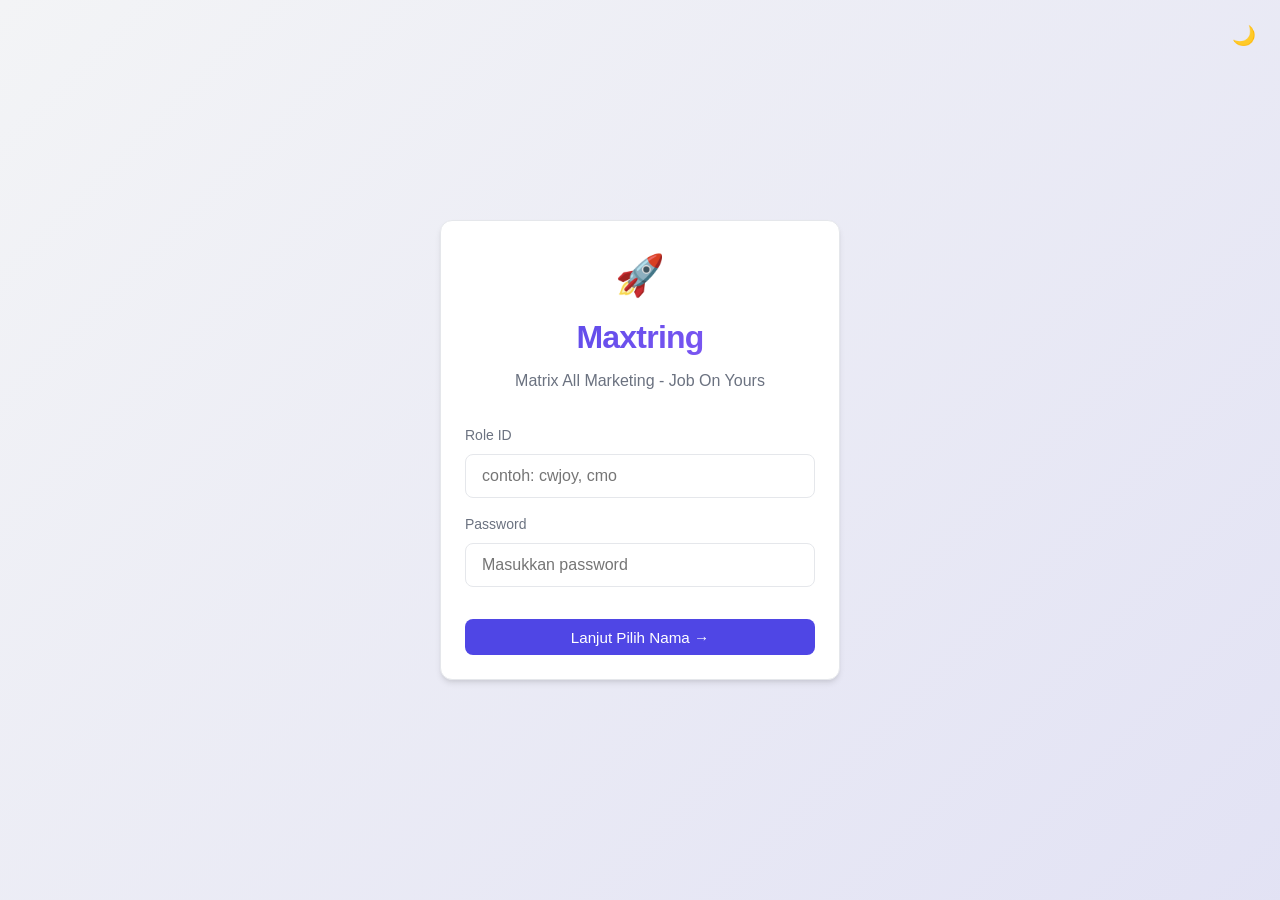
==== index.html @ a7e64213 "feat: Initialize Maxtring frontend and backend" ====
<!DOCTYPE html>
<html lang="id">
<head>
    <meta charset="UTF-8">
    <meta name="viewport" content="width=device-width, initial-scale=1.0">
    <title>Login - Maxtring</title>
    <link rel="stylesheet" href="style.css">
</head>
<body>
    <button id="theme-toggle" class="theme-toggle" style="position: absolute; top: 1rem; right: 1rem;">🌙</button>
    
    <div class="login-container">
        <div class="login-card card glass animate-fade-in">
            <div class="login-logo">🚀</div>
            <h1 class="nav-brand" style="font-size: 2rem; margin-bottom: 0.5rem;">Maxtring</h1>
            <p style="color: var(--text-muted); margin-bottom: 2rem;">Matrix All Marketing - Job On Yours</p>
            
            <form id="login-form">
                <div class="form-group" style="text-align: left;">
                    <label class="form-label" for="username">Role ID</label>
                    <input type="text" id="username" class="form-input" placeholder="contoh: cwjoy, cmo" required>
                </div>
                
                <div class="form-group" style="text-align: left;">
                    <label class="form-label" for="password">Password</label>
                    <input type="password" id="password" class="form-input" placeholder="Masukkan password" required>
                </div>
                
                <button type="submit" class="btn btn-primary" style="width: 100%; margin-top: 1rem;">
                    Lanjut Pilih Nama &rarr;
                </button>
            </form>
            
            <form id="name-form" style="display: none; margin-top: 1rem;">
                <div class="form-group" style="text-align: left;">
                    <label class="form-label" for="name-select">Pilih Nama Kamu</label>
                    <select id="name-select" class="form-select" required>
                        <option value="">-- Pilih Nama --</option>
                        <!-- Akan diisi oleh JS -->
                    </select>
                </div>
                
                <button type="submit" class="btn btn-primary" style="width: 100%; margin-top: 1rem;">
                    Masuk Dashboard
                </button>
            </form>
            
        </div>
    </div>
    
    <div id="loader">
        <div class="spinner"></div>
    </div>

    <script src="script.js"></script>
    <script>
        document.addEventListener('DOMContentLoaded', () => {
            // Check if already logged in
            if (localStorage.getItem('maxtring_user')) {
                window.location.href = 'dashboard.html';
            }
            
            let tempUserData = null;
            
            document.getElementById('login-form').addEventListener('submit', async (e) => {
                e.preventDefault();
                const user = document.getElementById('username').value;
                const pass = document.getElementById('password').value;
                
                const result = await callApi('login', { username: user, password: pass });
                
                if (result && result.success) {
                    tempUserData = { role: result.role, type: result.type };
                    
                    // Populate names dropdown
                    const select = document.getElementById('name-select');
                    select.innerHTML = '<option value="">-- Pilih Nama --</option>';
                    
                    if (result.team && result.team.length > 0) {
                        result.team.forEach(member => {
                            const option = document.createElement('option');
                            option.value = member.nama;
                            option.textContent = member.nama;
                            select.appendChild(option);
                        });
                    } else {
                        // Fallback if no team data
                        const option = document.createElement('option');
                        option.value = "User Default";
                        option.textContent = "User Default (Tidak ada data tim)";
                        select.appendChild(option);
                    }
                    
                    // Switch forms
                    document.getElementById('login-form').style.display = 'none';
                    document.getElementById('name-form').style.display = 'block';
                    document.getElementById('name-form').classList.add('animate-fade-in');
                } else if (result) {
                    alert(result.message || "Gagal login");
                }
            });
            
            document.getElementById('name-form').addEventListener('submit', (e) => {
                e.preventDefault();
                const selectedName = document.getElementById('name-select').value;
                
                if (selectedName && tempUserData) {
                    tempUserData.name = selectedName;
                    localStorage.setItem('maxtring_user', JSON.stringify(tempUserData));
                    window.location.href = 'dashboard.html';
                }
            });
        });
    </script>
</body>
</html>
---- style.css ----
:root {
  /* Color Palette */
  --primary: #4F46E5;
  --primary-hover: #4338CA;
  --secondary: #10B981;
  --accent: #F59E0B;
  --danger: #EF4444;
  --bg-color: #F3F4F6;
  --surface: #FFFFFF;
  --text-main: #111827;
  --text-muted: #6B7280;
  --border: #E5E7EB;
  
  /* Status Colors */
  --status-not-started: #9CA3AF;
  --status-progress: #F59E0B;
  --status-submitted: #3B82F6;
  --status-approved: #10B981;
  --status-revisi: #EF4444;
  --status-posted: #8B5CF6;
  
  /* UI Elements */
  --radius: 12px;
  --shadow: 0 4px 6px -1px rgba(0, 0, 0, 0.1), 0 2px 4px -1px rgba(0, 0, 0, 0.06);
  --glass-bg: rgba(255, 255, 255, 0.7);
  --glass-border: rgba(255, 255, 255, 0.3);
  --font-family: 'Inter', -apple-system, BlinkMacSystemFont, "Segoe UI", Roboto, sans-serif;
}

[data-theme="dark"] {
  --primary: #6366F1;
  --primary-hover: #818CF8;
  --bg-color: #111827;
  --surface: #1F2937;
  --text-main: #F9FAFB;
  --text-muted: #9CA3AF;
  --border: #374151;
  --glass-bg: rgba(31, 41, 55, 0.7);
  --glass-border: rgba(255, 255, 255, 0.1);
}

* {
  box-sizing: border-box;
  margin: 0;
  padding: 0;
}

body {
  font-family: var(--font-family);
  background-color: var(--bg-color);
  color: var(--text-main);
  line-height: 1.5;
  transition: background-color 0.3s ease, color 0.3s ease;
  min-height: 100vh;
  display: flex;
  flex-direction: column;
}

/* Glassmorphism Classes */
.glass {
  background: var(--glass-bg);
  backdrop-filter: blur(10px);
  -webkit-backdrop-filter: blur(10px);
  border: 1px solid var(--glass-border);
  border-radius: var(--radius);
  box-shadow: var(--shadow);
}

/* Typography */
h1, h2, h3, h4 {
  font-weight: 600;
  margin-bottom: 0.5rem;
  letter-spacing: -0.025em;
}

a {
  color: var(--primary);
  text-decoration: none;
  transition: color 0.2s;
}

a:hover {
  color: var(--primary-hover);
}

/* Layout */
.container {
  width: 100%;
  max-width: 1200px;
  margin: 0 auto;
  padding: 2rem 1rem;
}

.flex { display: flex; }
.flex-col { flex-direction: column; }
.items-center { align-items: center; }
.justify-between { justify-content: space-between; }
.justify-center { justify-content: center; }
.gap-4 { gap: 1rem; }
.gap-2 { gap: 0.5rem; }

/* Components */
.btn {
  display: inline-flex;
  align-items: center;
  justify-content: center;
  padding: 0.6rem 1.2rem;
  border-radius: 8px;
  font-weight: 500;
  border: none;
  cursor: pointer;
  transition: all 0.2s ease;
  font-family: inherit;
  font-size: 0.95rem;
}

.btn-primary {
  background-color: var(--primary);
  color: white;
}

.btn-primary:hover {
  background-color: var(--primary-hover);
  transform: translateY(-1px);
}

.btn-outline {
  background-color: transparent;
  border: 1px solid var(--border);
  color: var(--text-main);
}

.btn-outline:hover {
  background-color: rgba(0,0,0,0.05);
}

[data-theme="dark"] .btn-outline:hover {
  background-color: rgba(255,255,255,0.05);
}

/* Forms */
.form-group {
  margin-bottom: 1rem;
}

.form-label {
  display: block;
  font-size: 0.875rem;
  font-weight: 500;
  margin-bottom: 0.5rem;
  color: var(--text-muted);
}

.form-input, .form-select {
  width: 100%;
  padding: 0.75rem 1rem;
  border-radius: 8px;
  border: 1px solid var(--border);
  background-color: var(--surface);
  color: var(--text-main);
  font-family: inherit;
  font-size: 1rem;
  transition: border-color 0.2s, box-shadow 0.2s;
}

.form-input:focus, .form-select:focus {
  outline: none;
  border-color: var(--primary);
  box-shadow: 0 0 0 3px rgba(79, 70, 229, 0.2);
}

/* Cards */
.card {
  background-color: var(--surface);
  border-radius: var(--radius);
  box-shadow: var(--shadow);
  padding: 1.5rem;
  border: 1px solid var(--border);
  transition: transform 0.2s, box-shadow 0.2s;
}

.card:hover {
  transform: translateY(-2px);
  box-shadow: 0 10px 15px -3px rgba(0, 0, 0, 0.1), 0 4px 6px -2px rgba(0, 0, 0, 0.05);
}

/* Navigation */
.navbar {
  position: sticky;
  top: 0;
  z-index: 50;
  width: 100%;
  padding: 1rem 2rem;
  display: flex;
  justify-content: space-between;
  align-items: center;
}

.nav-brand {
  font-size: 1.5rem;
  font-weight: 700;
  background: linear-gradient(135deg, var(--primary), var(--status-posted));
  -webkit-background-clip: text;
  -webkit-text-fill-color: transparent;
}

.nav-links {
  display: flex;
  gap: 1.5rem;
}

.nav-item {
  color: var(--text-muted);
  font-weight: 500;
}

.nav-item.active {
  color: var(--primary);
}

/* Status Badges */
.badge {
  display: inline-block;
  padding: 0.25rem 0.75rem;
  border-radius: 9999px;
  font-size: 0.75rem;
  font-weight: 600;
  text-transform: uppercase;
  letter-spacing: 0.05em;
}

.badge-ns { background-color: rgba(156, 163, 175, 0.1); color: var(--status-not-started); }
.badge-prog { background-color: rgba(245, 158, 11, 0.1); color: var(--status-progress); }
.badge-sub { background-color: rgba(59, 130, 246, 0.1); color: var(--status-submitted); }
.badge-app { background-color: rgba(16, 185, 129, 0.1); color: var(--status-approved); }
.badge-rev { background-color: rgba(239, 68, 68, 0.1); color: var(--status-revisi); }
.badge-post { background-color: rgba(139, 92, 246, 0.1); color: var(--status-posted); }

/* Theme Toggle */
.theme-toggle {
  background: none;
  border: none;
  color: var(--text-muted);
  cursor: pointer;
  font-size: 1.2rem;
  padding: 0.5rem;
  border-radius: 50%;
  transition: background-color 0.2s;
}

.theme-toggle:hover {
  background-color: var(--border);
}

/* Footer */
footer {
  margin-top: auto;
  text-align: center;
  padding: 2rem;
  color: var(--text-muted);
  font-size: 0.875rem;
}

/* Login Page Specific */
.login-container {
  min-height: 100vh;
  display: flex;
  align-items: center;
  justify-content: center;
  padding: 1rem;
  background: linear-gradient(135deg, var(--bg-color) 0%, rgba(79, 70, 229, 0.1) 100%);
}

.login-card {
  width: 100%;
  max-width: 400px;
  text-align: center;
}

.login-logo {
  font-size: 2.5rem;
  margin-bottom: 0.5rem;
}

/* Animations */
@keyframes fadeIn {
  from { opacity: 0; transform: translateY(10px); }
  to { opacity: 1; transform: translateY(0); }
}

.animate-fade-in {
  animation: fadeIn 0.4s ease-out forwards;
}

/* Loading Overlay */
#loader {
  position: fixed;
  inset: 0;
  background: var(--bg-color);
  z-index: 9999;
  display: flex;
  align-items: center;
  justify-content: center;
  opacity: 0;
  pointer-events: none;
  transition: opacity 0.3s;
}

#loader.active {
  opacity: 1;
  pointer-events: all;
}

.spinner {
  width: 40px;
  height: 40px;
  border: 4px solid var(--border);
  border-top-color: var(--primary);
  border-radius: 50%;
  animation: spin 1s linear infinite;
}

@keyframes spin {
  to { transform: rotate(360deg); }
}

/* Grid Layouts */
.grid-cols-2 { display: grid; grid-template-columns: repeat(2, 1fr); gap: 1rem; }
.grid-cols-3 { display: grid; grid-template-columns: repeat(3, 1fr); gap: 1rem; }
.grid-cols-4 { display: grid; grid-template-columns: repeat(4, 1fr); gap: 1rem; }

@media (max-width: 768px) {
  .grid-cols-2, .grid-cols-3, .grid-cols-4 {
    grid-template-columns: 1fr;
  }
  .nav-links {
    display: none;
  }
}

/* Responsive Table */
.table-container {
  overflow-x: auto;
  border-radius: var(--radius);
  border: 1px solid var(--border);
}

table {
  width: 100%;
  border-collapse: collapse;
}

th, td {
  padding: 1rem;
  text-align: left;
  border-bottom: 1px solid var(--border);
}

th {
  background-color: rgba(0,0,0,0.02);
  font-weight: 600;
  color: var(--text-muted);
}

[data-theme="dark"] th {
  background-color: rgba(255,255,255,0.02);
}

tbody tr:hover {
  background-color: rgba(0,0,0,0.01);
}

[data-theme="dark"] tbody tr:hover {
  background-color: rgba(255,255,255,0.01);
}
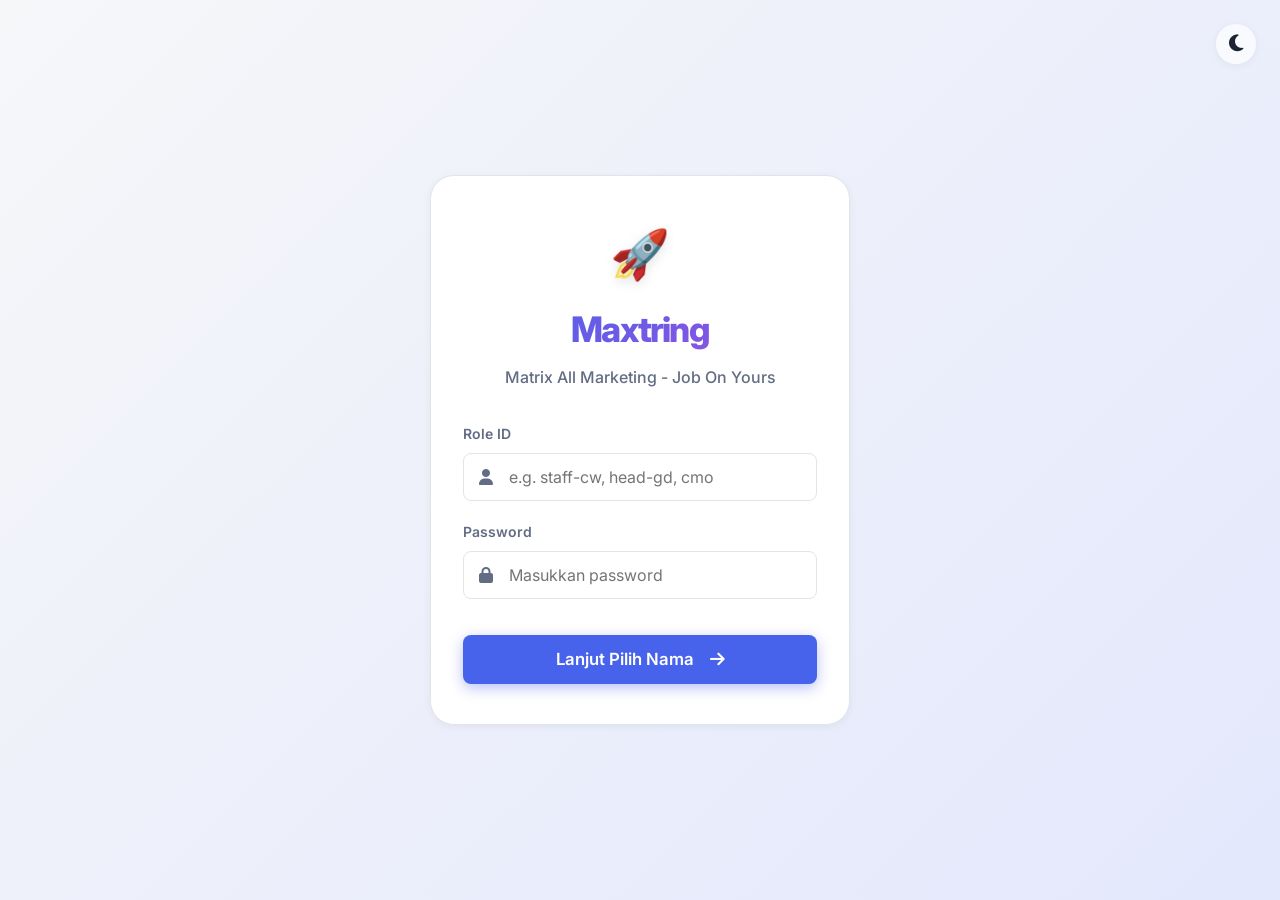
==== commit 7c1f4855: "feat: Overhaul UI to Premium Glassmorphism and FullCalendar integration" ====
--- a/index.html
+++ b/index.html
@@ -5,47 +5,53 @@
     <meta name="viewport" content="width=device-width, initial-scale=1.0">
     <title>Login - Maxtring</title>
     <link rel="stylesheet" href="style.css">
+    <link rel="manifest" href="manifest.json">
+    <meta name="theme-color" content="#4F46E5">
 </head>
-<body>
-    <button id="theme-toggle" class="theme-toggle" style="position: absolute; top: 1rem; right: 1rem;">🌙</button>
+<body style="align-items: center; justify-content: center; background: linear-gradient(135deg, var(--bg-color) 0%, hsla(var(--hue-primary), 80%, 60%, 0.15) 100%);">
     
-    <div class="login-container">
-        <div class="login-card card glass animate-fade-in">
-            <div class="login-logo">🚀</div>
-            <h1 class="nav-brand" style="font-size: 2rem; margin-bottom: 0.5rem;">Maxtring</h1>
-            <p style="color: var(--text-muted); margin-bottom: 2rem;">Matrix All Marketing - Job On Yours</p>
+    <button id="theme-toggle" class="theme-toggle glass" style="position: absolute; top: 1.5rem; right: 1.5rem; width: 40px; height: 40px; border-radius: 50%; display: flex; align-items: center; justify-content: center; font-size: 1.2rem; cursor: pointer; border: none; color: var(--text-main);"><i class="fa-solid fa-moon"></i></button>
+    
+    <div class="card glass card-glow animate-fade-up" style="width: 100%; max-width: 420px; padding: 2.5rem 2rem; text-align: center; border-radius: 24px;">
+        <div style="font-size: 3rem; margin-bottom: 0.5rem; text-shadow: 0 4px 12px rgba(0,0,0,0.1);">🚀</div>
+        <h1 class="nav-brand" style="font-size: 2.2rem; margin-bottom: 0.5rem;">Maxtring</h1>
+        <p style="color: var(--text-muted); margin-bottom: 2rem; font-weight: 500;">Matrix All Marketing - Job On Yours</p>
+        
+        <form id="login-form">
+            <div class="form-group" style="text-align: left;">
+                <label class="form-label" for="username">Role ID</label>
+                <div style="position: relative;">
+                    <i class="fa-solid fa-user" style="position: absolute; left: 1rem; top: 50%; transform: translateY(-50%); color: var(--text-muted);"></i>
+                    <input type="text" id="username" class="form-input" style="padding-left: 2.8rem;" placeholder="e.g. staff-cw, head-gd, cmo" required>
+                </div>
+            </div>
             
-            <form id="login-form">
-                <div class="form-group" style="text-align: left;">
-                    <label class="form-label" for="username">Role ID</label>
-                    <input type="text" id="username" class="form-input" placeholder="contoh: cwjoy, cmo" required>
+            <div class="form-group" style="text-align: left;">
+                <label class="form-label" for="password">Password</label>
+                <div style="position: relative;">
+                    <i class="fa-solid fa-lock" style="position: absolute; left: 1rem; top: 50%; transform: translateY(-50%); color: var(--text-muted);"></i>
+                    <input type="password" id="password" class="form-input" style="padding-left: 2.8rem;" placeholder="Masukkan password" required>
                 </div>
-                
-                <div class="form-group" style="text-align: left;">
-                    <label class="form-label" for="password">Password</label>
-                    <input type="password" id="password" class="form-input" placeholder="Masukkan password" required>
-                </div>
-                
-                <button type="submit" class="btn btn-primary" style="width: 100%; margin-top: 1rem;">
-                    Lanjut Pilih Nama &rarr;
-                </button>
-            </form>
+            </div>
             
-            <form id="name-form" style="display: none; margin-top: 1rem;">
-                <div class="form-group" style="text-align: left;">
-                    <label class="form-label" for="name-select">Pilih Nama Kamu</label>
-                    <select id="name-select" class="form-select" required>
-                        <option value="">-- Pilih Nama --</option>
-                        <!-- Akan diisi oleh JS -->
-                    </select>
-                </div>
-                
-                <button type="submit" class="btn btn-primary" style="width: 100%; margin-top: 1rem;">
-                    Masuk Dashboard
-                </button>
-            </form>
+            <button type="submit" class="btn btn-primary" style="width: 100%; margin-top: 1rem; padding: 0.9rem; font-size: 1.05rem;">
+                Lanjut Pilih Nama <i class="fa-solid fa-arrow-right" style="margin-left: 0.5rem;"></i>
+            </button>
+        </form>
+        
+        <form id="name-form" style="display: none; margin-top: 1rem;">
+            <div class="form-group" style="text-align: left;">
+                <label class="form-label" for="name-select">Siapa kamu?</label>
+                <select id="name-select" class="form-select" required>
+                    <option value="">-- Pilih Nama --</option>
+                </select>
+            </div>
             
-        </div>
+            <button type="submit" class="btn btn-primary" style="width: 100%; margin-top: 1rem; padding: 0.9rem; font-size: 1.05rem;">
+                Masuk Dashboard <i class="fa-solid fa-right-to-bracket" style="margin-left: 0.5rem;"></i>
+            </button>
+        </form>
+        
     </div>
     
     <div id="loader">
@@ -55,7 +61,6 @@
     <script src="script.js"></script>
     <script>
         document.addEventListener('DOMContentLoaded', () => {
-            // Check if already logged in
             if (localStorage.getItem('maxtring_user')) {
                 window.location.href = 'dashboard.html';
             }
@@ -72,7 +77,6 @@
                 if (result && result.success) {
                     tempUserData = { role: result.role, type: result.type };
                     
-                    // Populate names dropdown
                     const select = document.getElementById('name-select');
                     select.innerHTML = '<option value="">-- Pilih Nama --</option>';
                     
@@ -84,19 +88,17 @@
                             select.appendChild(option);
                         });
                     } else {
-                        // Fallback if no team data
                         const option = document.createElement('option');
-                        option.value = "User Default";
-                        option.textContent = "User Default (Tidak ada data tim)";
+                        option.value = "Default";
+                        option.textContent = "Default (No Team Data)";
                         select.appendChild(option);
                     }
                     
-                    // Switch forms
                     document.getElementById('login-form').style.display = 'none';
                     document.getElementById('name-form').style.display = 'block';
-                    document.getElementById('name-form').classList.add('animate-fade-in');
+                    document.getElementById('name-form').classList.add('animate-fade-up');
                 } else if (result) {
-                    alert(result.message || "Gagal login");
+                    alert(result.error || "Gagal login");
                 }
             });
             
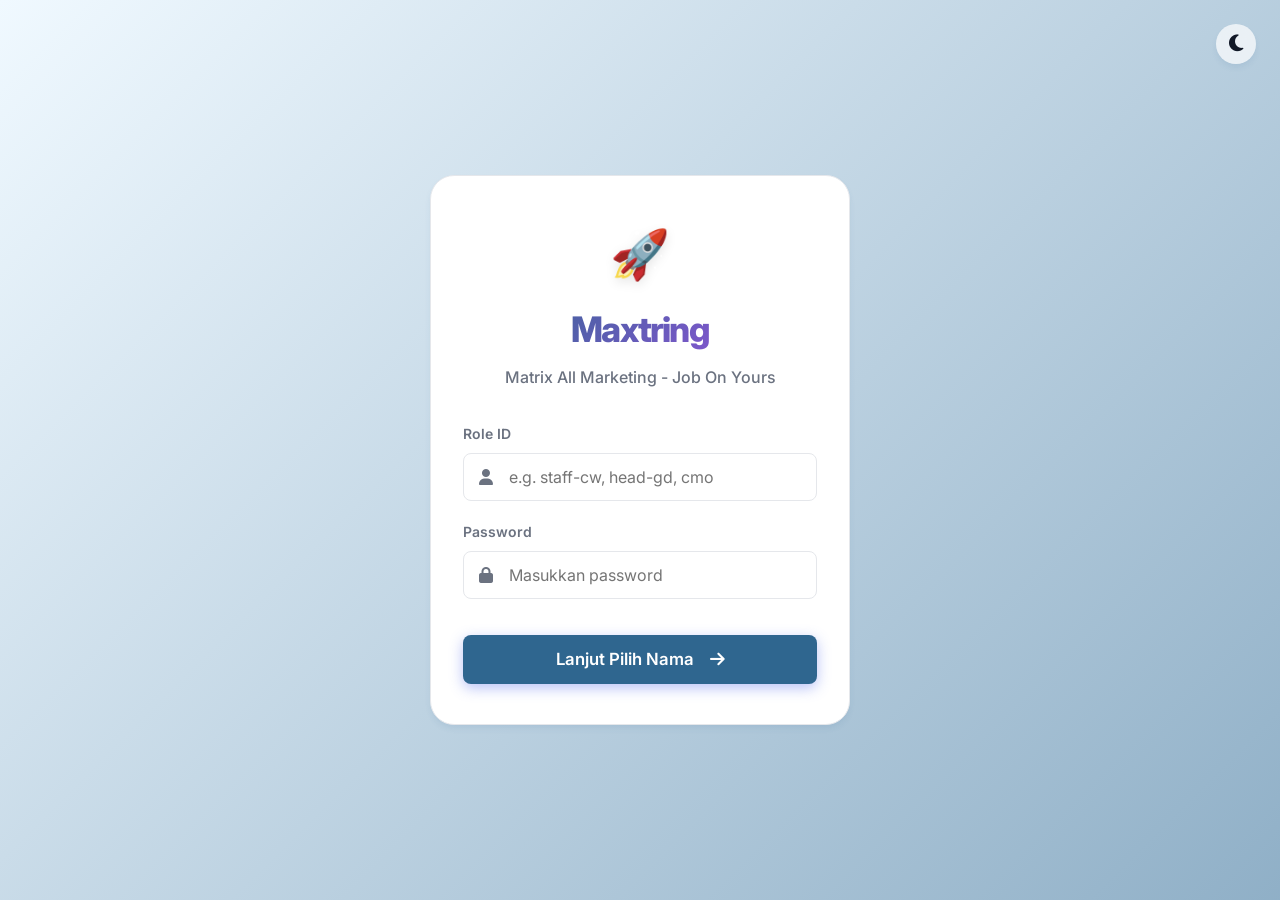
==== commit 4d3c8dff: "feat: Integrate Morpest data mapping and UI overhaul" ====
--- a/index.html
+++ b/index.html
@@ -8,7 +8,7 @@
     <link rel="manifest" href="manifest.json">
     <meta name="theme-color" content="#4F46E5">
 </head>
-<body style="align-items: center; justify-content: center; background: linear-gradient(135deg, var(--bg-color) 0%, hsla(var(--hue-primary), 80%, 60%, 0.15) 100%);">
+<body style="align-items: center; justify-content: center; background: linear-gradient(135deg, var(--bg-color) 0%, var(--primary) 200%);">
     
     <button id="theme-toggle" class="theme-toggle glass" style="position: absolute; top: 1.5rem; right: 1.5rem; width: 40px; height: 40px; border-radius: 50%; display: flex; align-items: center; justify-content: center; font-size: 1.2rem; cursor: pointer; border: none; color: var(--text-main);"><i class="fa-solid fa-moon"></i></button>
     
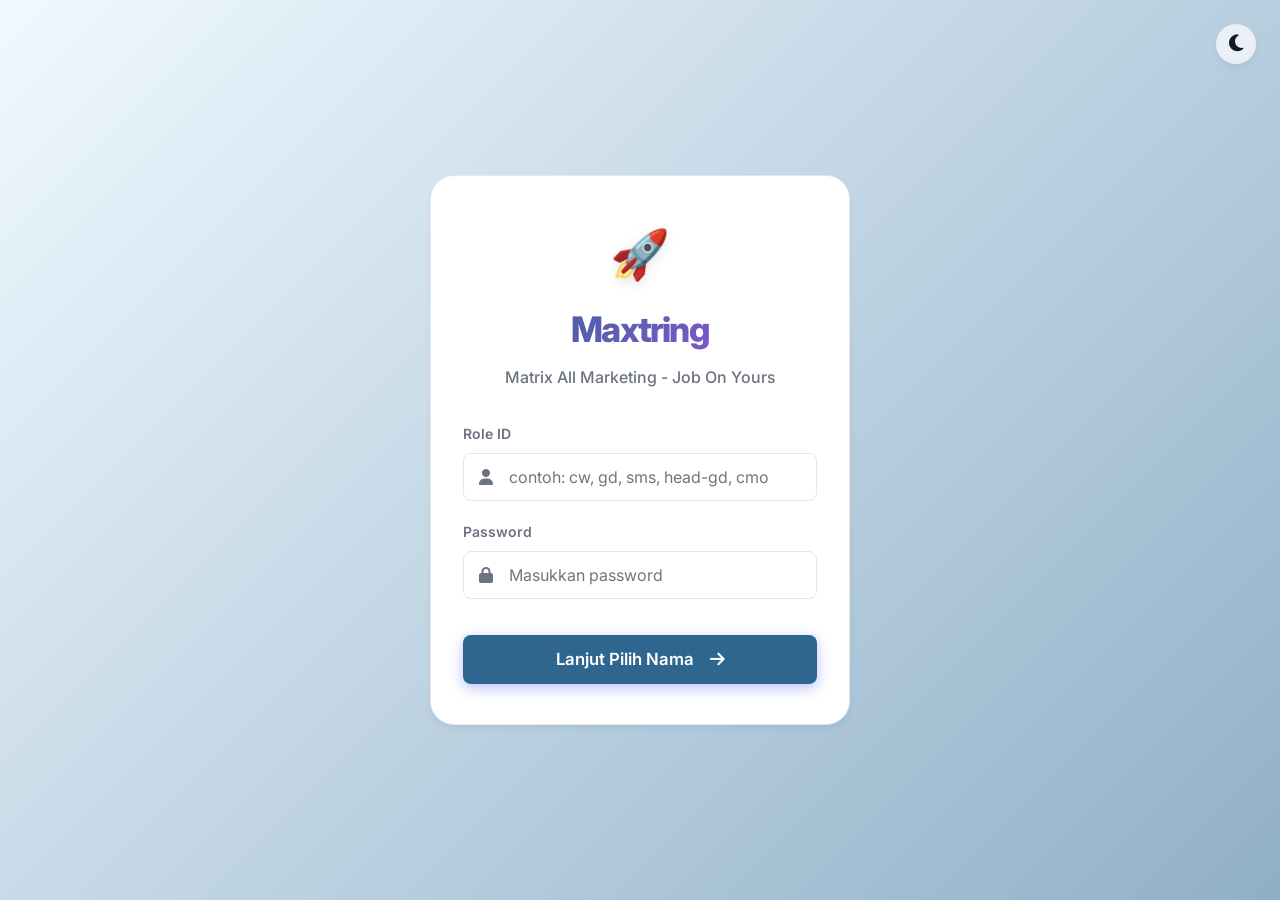
==== commit 1194d6ce: "fix: placeholder login" ====
--- a/index.html
+++ b/index.html
@@ -22,7 +22,7 @@
                 <label class="form-label" for="username">Role ID</label>
                 <div style="position: relative;">
                     <i class="fa-solid fa-user" style="position: absolute; left: 1rem; top: 50%; transform: translateY(-50%); color: var(--text-muted);"></i>
-                    <input type="text" id="username" class="form-input" style="padding-left: 2.8rem;" placeholder="e.g. staff-cw, head-gd, cmo" required>
+                    <input type="text" id="username" class="form-input" style="padding-left: 2.8rem;" placeholder="contoh: cw, gd, sms, head-gd, cmo" required>
                 </div>
             </div>
             
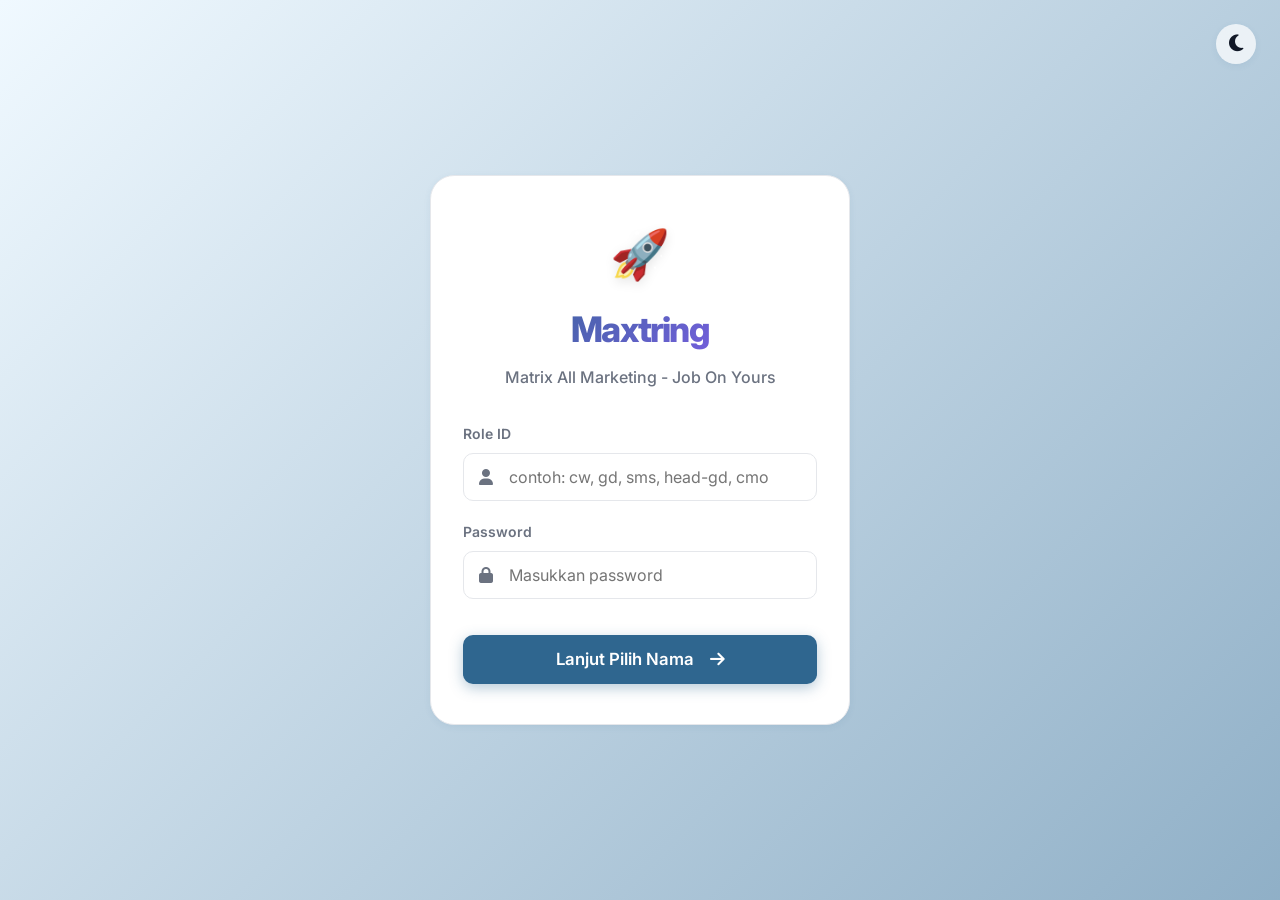
==== commit d1d0f815: "fix: loading indicators, styling, footer, routing and logo updates" ====
--- a/index.html
+++ b/index.html
@@ -62,7 +62,7 @@
     <script>
         document.addEventListener('DOMContentLoaded', () => {
             if (localStorage.getItem('maxtring_user')) {
-                window.location.href = 'dashboard.html';
+                window.location.href = '/dashboard';
             }
             
             let tempUserData = null;
@@ -109,7 +109,7 @@
                 if (selectedName && tempUserData) {
                     tempUserData.name = selectedName;
                     localStorage.setItem('maxtring_user', JSON.stringify(tempUserData));
-                    window.location.href = 'dashboard.html';
+                    window.location.href = '/dashboard';
                 }
             });
         });
